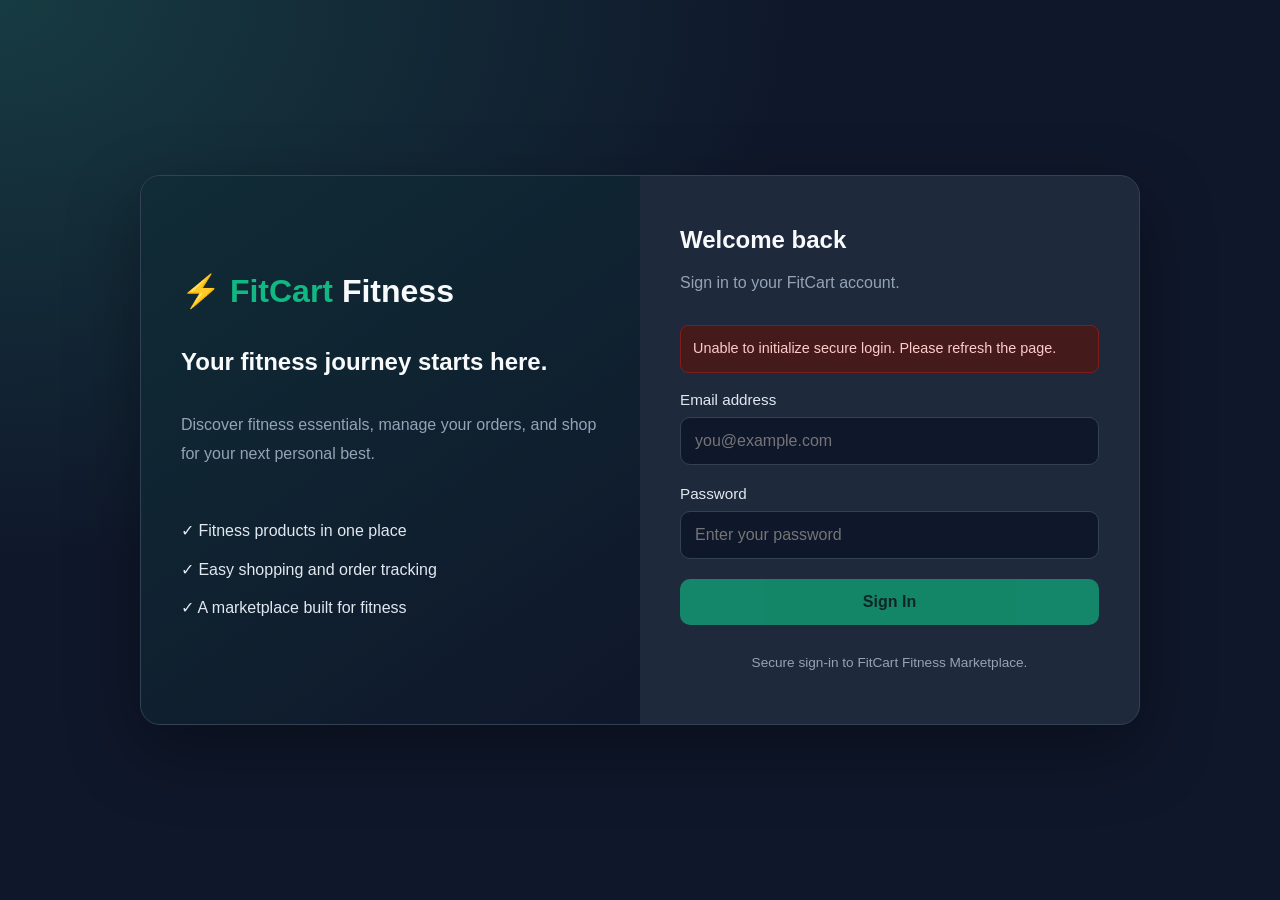
==== src/main/resources/static/login.html @ 72ab6e2f "Initial FitCart backend implementation" ====
<!DOCTYPE html>
<html lang="en">
<head>
    <meta charset="UTF-8">
    <meta name="viewport" content="width=device-width, initial-scale=1.0">
    <title>Login | FitCart Fitness</title>
    <link rel="stylesheet" href="/style.css">

    <style>
        * {
            box-sizing: border-box;
        }

        body {
            min-height: 100vh;
            display: flex;
            align-items: center;
            justify-content: center;
            padding: 24px;
            margin: 0;
            background:
                radial-gradient(ellipse at top left, #173b42 0%, transparent 45%),
                #0f172a;
            font-family: Arial, sans-serif;
        }

        .login-layout {
            width: 100%;
            max-width: 1000px;
            display: grid;
            grid-template-columns: 1fr 1fr;
            overflow: hidden;
            border: 1px solid #334155;
            border-radius: 20px;
            background: #1e293b;
            box-shadow: 0 25px 70px rgba(0, 0, 0, 0.35);
        }

        .login-brand {
            padding: 55px 40px;
            display: flex;
            flex-direction: column;
            justify-content: center;
            background: linear-gradient(145deg, #102c36, #0f172a);
        }

        .brand-name {
            color: #10b981;
            font-size: 2rem;
            font-weight: 800;
        }

        .brand-name span {
            color: #f8fafc;
        }

        .brand-heading {
            color: #f8fafc;
            margin-top: 35px;
            line-height: 1.4;
        }

        .brand-description {
            color: #94a3b8;
            line-height: 1.8;
            margin-top: 12px;
        }

        .features {
            margin-top: 28px;
            color: #e2e8f0;
            line-height: 2.4;
        }

        .login-panel {
            padding: 50px 40px;
        }

        .login-panel h1 {
            color: #f8fafc;
            margin: 0 0 10px;
        }

        .subtitle {
            color: #94a3b8;
            margin-bottom: 30px;
            line-height: 1.6;
        }

        .form-group {
            margin-bottom: 20px;
        }

        .form-group label {
            display: block;
            color: #e2e8f0;
            margin-bottom: 9px;
            font-size: 0.95rem;
        }

        .form-group input {
            width: 100%;
            padding: 14px;
            border: 1px solid #334155;
            border-radius: 10px;
            background: #0f172a;
            color: #f8fafc;
            font-size: 1rem;
            outline: none;
        }

        .form-group input:focus {
            border-color: #10b981;
            box-shadow: 0 0 0 3px rgba(16, 185, 129, 0.12);
        }

        .login-button {
            width: 100%;
            padding: 14px;
            border: none;
            border-radius: 10px;
            background: #10b981;
            color: #06251b;
            font-size: 1rem;
            font-weight: 700;
            cursor: pointer;
            transition: background 0.2s ease;
        }

        .login-button:hover {
            background: #059669;
            color: #ffffff;
        }

        .login-button:disabled {
            opacity: 0.65;
            cursor: not-allowed;
        }

        .message {
            display: none;
            margin-bottom: 18px;
            padding: 12px;
            border-radius: 8px;
            font-size: 0.9rem;
            line-height: 1.5;
        }

        .message.error {
            display: block;
            color: #fecaca;
            background: #451a1a;
            border: 1px solid #7f1d1d;
        }

        .message.success {
            display: block;
            color: #a7f3d0;
            background: #064e3b;
            border: 1px solid #065f46;
        }

        .login-footer {
            margin-top: 26px;
            text-align: center;
            color: #94a3b8;
            font-size: 0.85rem;
            line-height: 1.7;
        }

        @media (max-width: 700px) {
            .login-layout {
                grid-template-columns: 1fr;
            }

            .login-brand {
                padding: 30px;
            }

            .brand-heading {
                margin-top: 20px;
            }

            .features {
                display: none;
            }

            .login-panel {
                padding: 35px 25px;
            }
        }
    </style>
</head>

<body>
    <div class="login-layout">

        <section class="login-brand">
            <div class="brand-name">⚡ FitCart <span>Fitness</span></div>

            <h2 class="brand-heading">
                Your fitness journey starts here.
            </h2>

            <p class="brand-description">
                Discover fitness essentials, manage your orders,
                and shop for your next personal best.
            </p>

            <div class="features">
                ✓ Fitness products in one place<br>
                ✓ Easy shopping and order tracking<br>
                ✓ A marketplace built for fitness
            </div>
        </section>

        <section class="login-panel">
            <h1>Welcome back</h1>
            <p class="subtitle">
                Sign in to your FitCart account.
            </p>

            <div id="message" class="message" role="alert"
                 aria-live="polite"></div>

            <form id="loginForm" method="post" action="/login">
                <input type="hidden" name="_csrf" id="csrfToken">

                <div class="form-group">
                    <label for="email">Email address</label>
                    <input
                        type="email"
                        id="email"
                        name="email"
                        placeholder="you@example.com"
                        autocomplete="username"
                        required
                    >
                </div>

                <div class="form-group">
                    <label for="password">Password</label>
                    <input
                        type="password"
                        id="password"
                        name="password"
                        placeholder="Enter your password"
                        autocomplete="current-password"
                        required
                    >
                </div>

                <button class="login-button" type="submit" id="loginButton">
                    Sign In
                </button>
            </form>

            <div class="login-footer">
                Secure sign-in to FitCart Fitness Marketplace.
            </div>
        </section>

    </div>

    <script>
        document.addEventListener("DOMContentLoaded", async () => {
            const message = document.getElementById("message");
            const button = document.getElementById("loginButton");
            const params = new URLSearchParams(window.location.search);

            if (params.has("error")) {
                message.className = "message error";
                message.textContent =
                    "Login failed. Check your email and password.";
            } else if (params.has("logout")) {
                message.className = "message success";
                message.textContent = "You have been logged out.";
            }

            try {
                const response = await fetch("/csrf", {
                    credentials: "same-origin"
                });

                if (!response.ok) {
                    throw new Error("CSRF request failed");
                }

                const data = await response.json();

                document.getElementById("csrfToken").value = data.token;
            } catch (error) {
                button.disabled = true;
                message.className = "message error";
                message.textContent =
                    "Unable to initialize secure login. Please refresh the page.";
            }
        });
    </script>
</body>
</html>
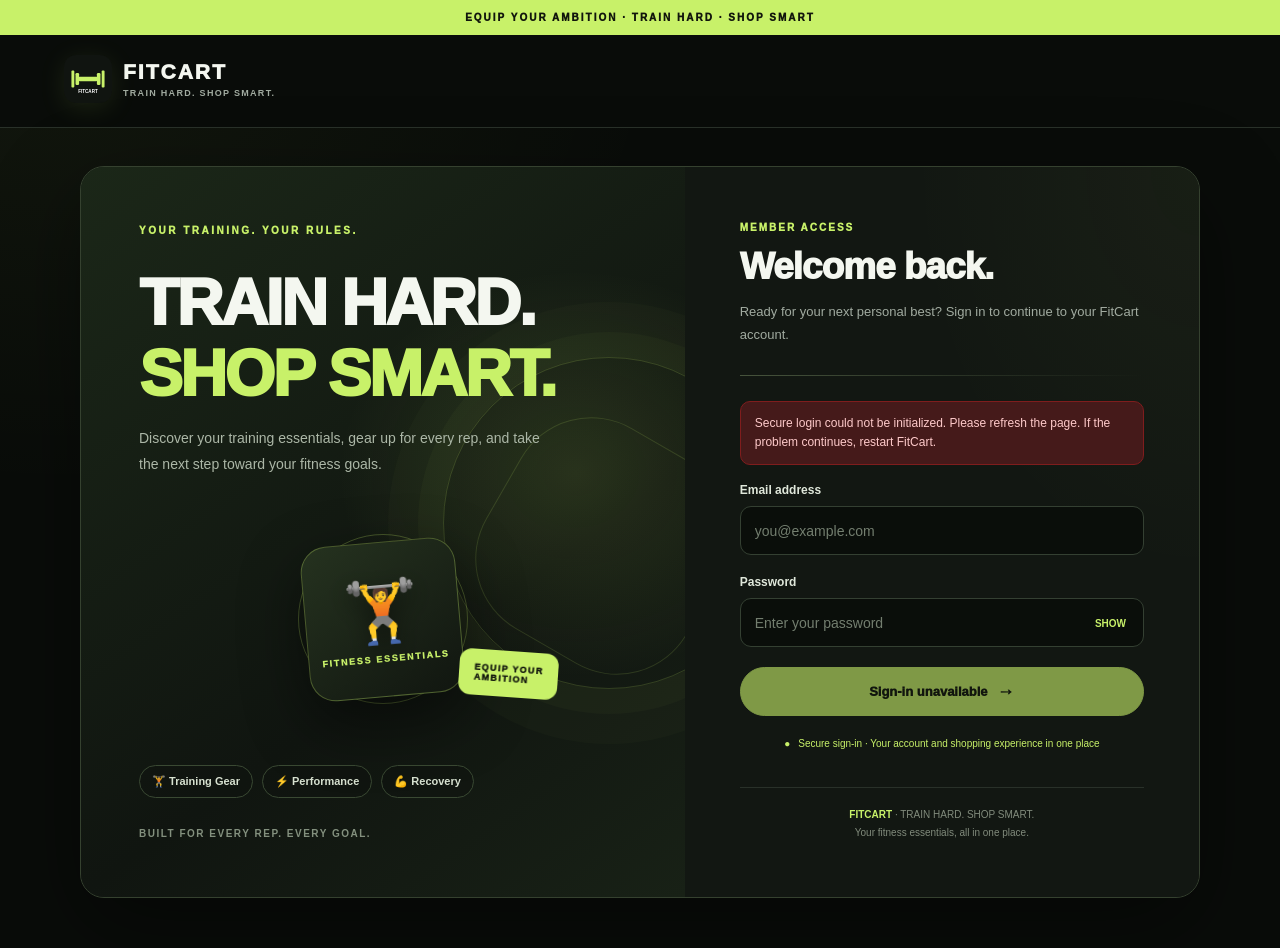
==== commit 8688caca: "Polish FitCart design and add fitness features" ====
--- a/src/main/resources/static/login.html
+++ b/src/main/resources/static/login.html
@@ -2,285 +2,815 @@
 <!DOCTYPE html>
 <html lang="en">
 <head>
+    <link rel="icon" type="image/svg+xml" href="/fitcart-logo.svg">
     <meta charset="UTF-8">
     <meta name="viewport" content="width=device-width, initial-scale=1.0">
-    <title>Login | FitCart Fitness</title>
+    <meta name="theme-color" content="#090c09">
+    <meta name="description" content="Sign in to FitCart — your fitness shopping destination.">
+    <title>Sign In | FitCart</title>
+    <link rel="icon" type="image/svg+xml" href="/fitcart-logo.svg">
     <link rel="stylesheet" href="/style.css">
 
     <style>
+        
+/* ===== FITCART LOGIN FINAL POLISH ===== */
+
+/* Keep the brand header consistent with the page */
+.login-header {
+    background: #090c09 !important;
+    border-bottom: 1px solid #293129;
+}
+
+/* Keep browser-autofilled fields dark */
+.login-form-group input:-webkit-autofill,
+.login-form-group input:-webkit-autofill:hover,
+.login-form-group input:-webkit-autofill:focus,
+.login-form-group input:-webkit-autofill:active {
+    -webkit-box-shadow: inset 0 0 0 1000px #0a0e0a !important;
+    -webkit-text-fill-color: #f4f7f0 !important;
+    caret-color: #c8f169;
+    transition: background-color 999999s ease-out;
+}
+
+/* Consistent input appearance */
+.login-form-group input {
+    color-scheme: dark;
+    background-color: #0a0e0a;
+}
+
+/* Clear keyboard focus */
+.login-form-group input:focus-visible,
+.login-password-toggle:focus-visible,
+.login-button:focus-visible {
+    outline: 2px solid #c8f169;
+    outline-offset: 3px;
+}
+
+        :root {
+            --login-lime: #c8f169;
+            --login-bg: #090c09;
+            --login-card: #141914;
+            --login-border: #303a2e;
+            --login-muted: #a1aba0;
+            --login-white: #f4f7f0;
+        }
+
         * {
             box-sizing: border-box;
         }
 
-        body {
+        body.login-page {
             min-height: 100vh;
+            margin: 0;
+            padding: 0;
+            display: flex;
+            flex-direction: column;
+            background:
+                radial-gradient(ellipse at 5% 5%, #c8f1690c, transparent 35%),
+                var(--login-bg);
+            color: var(--login-white);
+            font-family: Arial, Helvetica, sans-serif;
+        }
+
+        .login-topbar {
+            min-height: 35px;
+            display: flex;
+            justify-content: center;
+            align-items: center;
+            padding: 9px 16px;
+            background: var(--login-lime);
+            color: #11150c;
+            font-size: 10px;
+            font-weight: 950;
+            letter-spacing: 2px;
+            text-align: center;
+        }
+
+        .login-header {
+            width: 100%;
+            padding: 20px 5%;
+            border-bottom: 1px solid #293129;
+        }
+
+        .login-brand {
+            display: inline-flex;
+            align-items: center;
+            gap: 11px;
+            color: inherit;
+            text-decoration: none;
+        }
+        .login-brand-mark {
+            width: 48px;
+            height: 48px;
+            border-radius: 12px;
+            filter: drop-shadow(0 5px 12px #c8f16918);
+        }
+
+        .login-brand-name {
+            font-size: 21px;
+            font-weight: 950;
+            letter-spacing: 2px;
+        }
+
+        .login-brand-tagline {
+            margin-top: 4px;
+            color: var(--login-muted);
+            font-size: 9px;
+            font-weight: 900;
+            letter-spacing: 1.3px;
+        }
+
+        .login-main {
+            flex: 1;
+            display: grid;
+            place-items: center;
+            padding: 38px 24px 50px;
+        }
+
+        .login-layout {
+            width: 100%;
+            max-width: 1120px;
+            min-height: 570px;
+            display: grid;
+            grid-template-columns: 1.08fr .92fr;
+            overflow: hidden;
+            border: 1px solid #35412f;
+            border-radius: 24px;
+            background: var(--login-card);
+            box-shadow: 0 30px 90px #0006;
+            animation: loginReveal .55s ease both;
+        }
+
+        @keyframes loginReveal {
+            from {
+                opacity: 0;
+                transform: translateY(12px);
+            }
+            to {
+                opacity: 1;
+                transform: translateY(0);
+            }
+        }
+
+        /* Left brand panel */
+
+        .login-showcase {
+            position: relative;
+            display: flex;
+            flex-direction: column;
+            justify-content: space-between;
+            min-width: 0;
+            padding: clamp(30px, 5vw, 58px);
+            overflow: hidden;
+            isolation: isolate;
+            background:
+                radial-gradient(ellipse at 82% 42%, #c8f16920, transparent 34%),
+                linear-gradient(145deg, #1b2718, #101510 63%, #182116);
+        }
+
+        .login-showcase::before {
+            content: "";
+            position: absolute;
+            z-index: -1;
+            width: 330px;
+            height: 330px;
+            top: 26%;
+            right: -90px;
+            border: 1px solid #c8f1692c;
+            border-radius: 50%;
+            box-shadow:
+                0 0 0 25px #c8f16907,
+                0 0 0 55px #c8f16905;
+        }
+
+        .login-showcase::after {
+            content: "";
+            position: absolute;
+            z-index: -1;
+            width: 230px;
+            height: 230px;
+            top: 36%;
+            right: -35px;
+            border: 1px solid #c8f16925;
+            border-radius: 35%;
+            transform: rotate(30deg);
+        }
+
+        .login-eyebrow {
+            color: var(--login-lime);
+            font-size: 10px;
+            font-weight: 950;
+            letter-spacing: 2.5px;
+        }
+
+        .login-showcase h1 {
+            max-width: 570px;
+            margin: 35px 0 18px;
+            color: var(--login-white);
+            font-size: clamp(40px, 5.2vw, 65px);
+            font-weight: 950;
+            line-height: .99;
+            letter-spacing: -2.5px;
+        }
+
+        .login-showcase h1 span {
+            display: block;
+            color: var(--login-lime);
+            margin-top: 7px;
+        }
+
+        .login-showcase-description {
+            max-width: 410px;
+            color: #acb7a7;
+            font-size: 14px;
+            line-height: 1.9;
+        }
+
+        .login-visual {
+            position: relative;
+            width: min(100%, 350px);
+            min-height: 155px;
             display: flex;
             align-items: center;
             justify-content: center;
-            padding: 24px;
-            margin: 0;
-            background:
-                radial-gradient(ellipse at top left, #173b42 0%, transparent 45%),
-                #0f172a;
-            font-family: Arial, sans-serif;
-        }
-
-        .login-layout {
-            width: 100%;
-            max-width: 1000px;
-            display: grid;
-            grid-template-columns: 1fr 1fr;
-            overflow: hidden;
-            border: 1px solid #334155;
-            border-radius: 20px;
-            background: #1e293b;
-            box-shadow: 0 25px 70px rgba(0, 0, 0, 0.35);
-        }
-
-        .login-brand {
-            padding: 55px 40px;
+            margin: 20px auto 25px;
+        }
+
+        .login-visual-ring {
+            position: absolute;
+            width: 170px;
+            height: 170px;
+            border: 1px solid #c8f16946;
+            border-radius: 50%;
+        }
+
+        .login-athlete-card {
+            position: relative;
+            width: 155px;
+            height: 155px;
+            display: flex;
+            flex-direction: column;
+            align-items: center;
+            justify-content: center;
+            gap: 6px;
+            border: 1px solid #c8f16948;
+            border-radius: 26px;
+            background: linear-gradient(145deg, #25321f, #111610);
+            box-shadow: 0 24px 65px #0007;
+            transform: rotate(-5deg);
+            transition: transform .25s ease, border-color .25s ease;
+        }
+
+        .login-athlete-card:hover {
+            transform: rotate(0deg) scale(1.04);
+            border-color: var(--login-lime);
+        }
+
+        .login-athlete-icon {
+            font-size: 60px;
+            line-height: 1.2;
+            filter: drop-shadow(0 9px 13px #0008);
+        }
+
+        .login-athlete-label {
+            color: var(--login-lime);
+            font-size: 9px;
+            font-weight: 950;
+            letter-spacing: 1.7px;
+        }
+
+        .login-floating-label {
+            position: absolute;
+            right: 0;
+            bottom: 0;
+            padding: 13px 15px;
+            border-radius: 12px;
+            background: var(--login-lime);
+            color: #11150c;
+            font-size: 9px;
+            font-weight: 950;
+            letter-spacing: 1.3px;
+            transform: rotate(4deg);
+        }
+
+        .login-feature-row {
+            display: flex;
+            flex-wrap: wrap;
+            gap: 9px;
+            margin-top: 14px;
+        }
+
+        .login-feature {
+            padding: 9px 12px;
+            border: 1px solid #3a4933;
+            border-radius: 999px;
+            color: #d8e2d1;
+            font-size: 11px;
+            font-weight: 700;
+            background: #10151085;
+        }
+
+        .login-showcase-footer {
+            margin-top: 30px;
+            color: #83907e;
+            font-size: 10px;
+            font-weight: 800;
+            letter-spacing: 1.5px;
+        }
+
+        /* Right sign-in panel */
+
+        .login-panel {
             display: flex;
             flex-direction: column;
             justify-content: center;
-            background: linear-gradient(145deg, #102c36, #0f172a);
-        }
-
-        .brand-name {
-            color: #10b981;
-            font-size: 2rem;
-            font-weight: 800;
-        }
-
-        .brand-name span {
-            color: #f8fafc;
-        }
-
-        .brand-heading {
-            color: #f8fafc;
-            margin-top: 35px;
-            line-height: 1.4;
-        }
-
-        .brand-description {
-            color: #94a3b8;
+            min-width: 0;
+            padding: clamp(30px, 4.5vw, 55px);
+            background:
+                radial-gradient(ellipse at 100% 0%, #c8f16909, transparent 40%),
+                #121712;
+        }
+
+        .login-panel-kicker {
+            margin-bottom: 13px;
+            color: var(--login-lime);
+            font-size: 10px;
+            font-weight: 950;
+            letter-spacing: 2px;
+        }
+
+        .login-panel h2 {
+            margin: 0;
+            color: var(--login-white);
+            font-size: clamp(28px, 3vw, 37px);
+            font-weight: 950;
+            letter-spacing: -1px;
+        }
+
+        .login-subtitle {
+            margin: 12px 0 28px;
+            color: var(--login-muted);
+            font-size: 13px;
             line-height: 1.8;
-            margin-top: 12px;
-        }
-
-        .features {
-            margin-top: 28px;
-            color: #e2e8f0;
-            line-height: 2.4;
-        }
-
-        .login-panel {
-            padding: 50px 40px;
-        }
-
-        .login-panel h1 {
-            color: #f8fafc;
-            margin: 0 0 10px;
-        }
-
-        .subtitle {
-            color: #94a3b8;
-            margin-bottom: 30px;
-            line-height: 1.6;
-        }
-
-        .form-group {
-            margin-bottom: 20px;
-        }
-
-        .form-group label {
-            display: block;
-            color: #e2e8f0;
-            margin-bottom: 9px;
-            font-size: 0.95rem;
-        }
-
-        .form-group input {
-            width: 100%;
-            padding: 14px;
-            border: 1px solid #334155;
-            border-radius: 10px;
-            background: #0f172a;
-            color: #f8fafc;
-            font-size: 1rem;
-            outline: none;
-        }
-
-        .form-group input:focus {
-            border-color: #10b981;
-            box-shadow: 0 0 0 3px rgba(16, 185, 129, 0.12);
-        }
-
-        .login-button {
-            width: 100%;
-            padding: 14px;
-            border: none;
-            border-radius: 10px;
-            background: #10b981;
-            color: #06251b;
-            font-size: 1rem;
-            font-weight: 700;
-            cursor: pointer;
-            transition: background 0.2s ease;
-        }
-
-        .login-button:hover {
-            background: #059669;
-            color: #ffffff;
-        }
-
-        .login-button:disabled {
-            opacity: 0.65;
-            cursor: not-allowed;
-        }
-
-        .message {
+        }
+
+        .login-divider {
+            height: 1px;
+            margin-bottom: 25px;
+            background: linear-gradient(90deg, #46533c, transparent);
+        }
+
+        .login-message {
             display: none;
             margin-bottom: 18px;
-            padding: 12px;
-            border-radius: 8px;
-            font-size: 0.9rem;
-            line-height: 1.5;
-        }
-
-        .message.error {
+            padding: 12px 14px;
+            border-radius: 10px;
+            font-size: 12px;
+            line-height: 1.6;
+        }
+
+        .login-message.error {
             display: block;
             color: #fecaca;
             background: #451a1a;
             border: 1px solid #7f1d1d;
         }
 
-        .message.success {
+        .login-message.success {
             display: block;
-            color: #a7f3d0;
-            background: #064e3b;
-            border: 1px solid #065f46;
-        }
-
-        .login-footer {
-            margin-top: 26px;
+            color: #d9f99d;
+            background: #172515;
+            border: 1px solid #465b33;
+        }
+
+        .login-form-group {
+            margin-bottom: 20px;
+        }
+
+        .login-form-group label {
+            display: block;
+            margin-bottom: 9px;
+            color: #e0e8db;
+            font-size: 12px;
+            font-weight: 800;
+        }
+
+        .login-input-wrap {
+            position: relative;
+        }
+
+        .login-form-group input {
+            width: 100%;
+            min-height: 49px;
+            padding: 13px 14px;
+            border: 1px solid #344032;
+            border-radius: 11px;
+            outline: none;
+            background: #0a0e0a;
+            color: var(--login-white);
+            font-family: inherit;
+            font-size: 14px;
+            transition: border-color .2s ease, box-shadow .2s ease;
+        }
+
+        .login-form-group input::placeholder {
+            color: #737e6f;
+        }
+
+        .login-form-group input:focus {
+            border-color: var(--login-lime);
+            box-shadow: 0 0 0 3px #c8f16917;
+        }
+
+        .login-password-input {
+            padding-right: 68px !important;
+        }
+
+        .login-password-toggle {
+            position: absolute;
+            top: 50%;
+            right: 11px;
+            transform: translateY(-50%);
+            padding: 6px 7px;
+            border: 0;
+            border-radius: 6px;
+            background: transparent;
+            color: var(--login-lime);
+            font-size: 10px;
+            font-weight: 900;
+            cursor: pointer;
+        }
+
+        .login-password-toggle:hover {
+            background: #c8f16912;
+        }
+
+        .login-button {
+            display: flex;
+            justify-content: center;
+            align-items: center;
+            gap: 10px;
+            width: 100%;
+            min-height: 49px;
+            margin-top: 7px;
+            padding: 13px 18px;
+            border: 1px solid var(--login-lime);
+            border-radius: 999px;
+            background: var(--login-lime);
+            color: #11150c;
+            font-family: inherit;
+            font-size: 13px;
+            font-weight: 950;
+            cursor: pointer;
+            transition: transform .2s ease, box-shadow .2s ease, background .2s ease;
+        }
+
+        .login-button:hover:not(:disabled) {
+            transform: translateY(-2px);
+            background: #d3f68b;
+            box-shadow: 0 9px 25px #c8f16925;
+        }
+
+        .login-button:disabled {
+            opacity: .6;
+            cursor: not-allowed;
+        }
+
+        .login-button-arrow {
+            font-size: 17px;
+            line-height: 1;
+        }
+
+        .login-security-note {
+            display: flex;
+            align-items: flex-start;
+            justify-content: center;
+            gap: 8px;
+            margin-top: 19px;
+            color: #8e9989;
+            font-size: 10px;
+            line-height: 1.7;
             text-align: center;
-            color: #94a3b8;
-            font-size: 0.85rem;
-            line-height: 1.7;
-        }
-
-        @media (max-width: 700px) {
+        }
+
+        .login-security-note span {
+            color: var(--login-lime);
+        }
+
+        .login-bottom {
+            margin-top: 35px;
+            padding-top: 18px;
+            border-top: 1px solid #293129;
+            color: #818b7c;
+            font-size: 10px;
+            line-height: 1.8;
+            text-align: center;
+        }
+
+        .login-bottom strong {
+            color: #c8f169;
+        }
+
+        @media (max-width: 850px) {
+            .login-main {
+                padding: 25px 16px 35px;
+            }
+
             .login-layout {
+                max-width: 560px;
                 grid-template-columns: 1fr;
             }
 
-            .login-brand {
+            .login-showcase {
                 padding: 30px;
             }
 
-            .brand-heading {
-                margin-top: 20px;
-            }
-
-            .features {
-                display: none;
+            .login-showcase h1 {
+                margin-top: 24px;
+                font-size: clamp(39px, 8vw, 54px);
+            }
+
+            .login-visual {
+                min-height: 140px;
+                margin: 18px auto;
+            }
+
+            .login-visual-ring {
+                width: 140px;
+                height: 140px;
+            }
+
+            .login-athlete-card {
+                width: 130px;
+                height: 130px;
+            }
+
+            .login-athlete-icon {
+                font-size: 49px;
+            }
+
+            .login-showcase-footer {
+                margin-top: 15px;
             }
 
             .login-panel {
-                padding: 35px 25px;
+                padding: 35px 30px;
+            }
+        }
+
+        @media (max-width: 420px) {
+            .login-topbar {
+                font-size: 8px;
+                letter-spacing: 1.2px;
+            }
+
+            .login-showcase,
+            .login-panel {
+                padding: 25px 21px;
+            }
+
+            .login-showcase h1 {
+                font-size: 39px;
+                letter-spacing: -1.5px;
+            }
+
+            .login-floating-label {
+                right: -2px;
+                font-size: 8px;
+            }
+        }
+
+        @media (prefers-reduced-motion: reduce) {
+            *,
+            *::before,
+            *::after {
+                animation: none !important;
+                transition: none !important;
             }
         }
     </style>
 </head>
 
-<body>
-    <div class="login-layout">
-
-        <section class="login-brand">
-            <div class="brand-name">⚡ FitCart <span>Fitness</span></div>
-
-            <h2 class="brand-heading">
-                Your fitness journey starts here.
-            </h2>
-
-            <p class="brand-description">
-                Discover fitness essentials, manage your orders,
-                and shop for your next personal best.
-            </p>
-
-            <div class="features">
-                ✓ Fitness products in one place<br>
-                ✓ Easy shopping and order tracking<br>
-                ✓ A marketplace built for fitness
+<body class="login-page">
+
+    <div class="login-topbar">
+        EQUIP YOUR AMBITION · TRAIN HARD · SHOP SMART
+    </div>
+
+    <header class="login-header">
+        <a href="/login.html" class="login-brand" aria-label="FitCart sign-in">
+            <svg
+    class="login-brand-mark"
+    viewBox="0 0 200 200"
+    role="img"
+    aria-label="FitCart logo"
+    xmlns="http://www.w3.org/2000/svg">
+
+    <rect width="200" height="200" rx="42" fill="#101410"/>
+
+    <g fill="#c8f169">
+        <rect x="48" y="75" width="15" height="50" rx="5"/>
+        <rect x="31" y="65" width="12" height="70" rx="4"/>
+        <rect x="137" y="75" width="15" height="50" rx="5"/>
+        <rect x="157" y="65" width="12" height="70" rx="4"/>
+        <rect x="60" y="91" width="80" height="18" rx="6"/>
+    </g>
+
+    <text
+        x="100"
+        y="158"
+        text-anchor="middle"
+        font-family="Arial, sans-serif"
+        font-size="19"
+        font-weight="900"
+        fill="#ffffff">FITCART</text>
+</svg>
+            <div>
+                <div class="login-brand-name">FITCART</div>
+                <div class="login-brand-tagline">
+                    TRAIN HARD. SHOP SMART.
+                </div>
             </div>
-        </section>
-
-        <section class="login-panel">
-            <h1>Welcome back</h1>
-            <p class="subtitle">
-                Sign in to your FitCart account.
-            </p>
-
-            <div id="message" class="message" role="alert"
-                 aria-live="polite"></div>
-
-            <form id="loginForm" method="post" action="/login">
-                <input type="hidden" name="_csrf" id="csrfToken">
-
-                <div class="form-group">
-                    <label for="email">Email address</label>
-                    <input
-                        type="email"
-                        id="email"
-                        name="email"
-                        placeholder="you@example.com"
-                        autocomplete="username"
-                        required
-                    >
+        </a>
+    </header>
+
+    <main class="login-main">
+        <div class="login-layout">
+
+            <section class="login-showcase">
+                <div>
+                    <div class="login-eyebrow">
+                        YOUR TRAINING. YOUR RULES.
+                    </div>
+
+                    <h1>
+                        TRAIN HARD.
+                        <span>SHOP SMART.</span>
+                    </h1>
+
+                    <p class="login-showcase-description">
+                        Discover your training essentials, gear up for
+                        every rep, and take the next step toward your
+                        fitness goals.
+                    </p>
                 </div>
 
-                <div class="form-group">
-                    <label for="password">Password</label>
-                    <input
-                        type="password"
-                        id="password"
-                        name="password"
-                        placeholder="Enter your password"
-                        autocomplete="current-password"
-                        required
-                    >
+                <div class="login-visual" aria-label="Fitness illustration">
+                    <div class="login-visual-ring"></div>
+
+                    <div class="login-athlete-card">
+                        <span class="login-athlete-icon" aria-hidden="true">
+                            🏋️
+                        </span>
+                        <span class="login-athlete-label">
+                            FITNESS ESSENTIALS
+                        </span>
+                    </div>
+
+                    <div class="login-floating-label">
+                        EQUIP YOUR<br>AMBITION
+                    </div>
                 </div>
 
-                <button class="login-button" type="submit" id="loginButton">
-                    Sign In
-                </button>
-            </form>
-
-            <div class="login-footer">
-                Secure sign-in to FitCart Fitness Marketplace.
-            </div>
-        </section>
-
-    </div>
+                <div>
+                    <div class="login-feature-row">
+                        <span class="login-feature">🏋️ Training Gear</span>
+                        <span class="login-feature">⚡ Performance</span>
+                        <span class="login-feature">💪 Recovery</span>
+                    </div>
+
+                    <div class="login-showcase-footer">
+                        BUILT FOR EVERY REP. EVERY GOAL.
+                    </div>
+                </div>
+            </section>
+
+            <section class="login-panel">
+                <div class="login-panel-kicker">
+                    MEMBER ACCESS
+                </div>
+
+                <h2>Welcome back.</h2>
+
+                <p class="login-subtitle">
+                    Ready for your next personal best?
+                    Sign in to continue to your FitCart account.
+                </p>
+
+                <div class="login-divider"></div>
+
+                <div id="message"
+                     class="login-message"
+                     role="alert"
+                     aria-live="polite"></div>
+
+                <form id="loginForm" method="post" action="/login">
+                    <input type="hidden" name="_csrf" id="csrfToken">
+
+                    <div class="login-form-group">
+                        <label for="email">Email address</label>
+                        <input
+                            type="email"
+                            id="email"
+                            name="email"
+                            placeholder="you@example.com"
+                            autocomplete="username"
+                            autocapitalize="none"
+                            spellcheck="false"
+                            required>
+                    </div>
+
+                    <div class="login-form-group">
+                        <label for="password">Password</label>
+
+                        <div class="login-input-wrap">
+                            <input
+                                type="password"
+                                id="password"
+                                name="password"
+                                class="login-password-input"
+                                placeholder="Enter your password"
+                                autocomplete="current-password"
+                                required>
+
+                            <button
+                                type="button"
+                                id="passwordToggle"
+                                class="login-password-toggle"
+                                aria-label="Show password"
+                                aria-pressed="false">
+                                SHOW
+                            </button>
+                        </div>
+                    </div>
+
+                    <button class="login-button"
+                            type="submit"
+                            id="loginButton"
+                            disabled>
+                        <span id="loginButtonText">Preparing secure sign-in...</span>
+                        <span class="login-button-arrow" aria-hidden="true">→</span>
+                    </button>
+                </form>
+
+                <div class="login-security-note">
+                    <span aria-hidden="true">●</span>
+                    <span>
+                        Secure sign-in · Your account and shopping
+                        experience in one place
+                    </span>
+                </div>
+
+                <div class="login-bottom">
+                    <strong>FITCART</strong> · TRAIN HARD. SHOP SMART.<br>
+                    Your fitness essentials, all in one place.
+                </div>
+            </section>
+
+        </div>
+    </main>
 
     <script>
         document.addEventListener("DOMContentLoaded", async () => {
             const message = document.getElementById("message");
             const button = document.getElementById("loginButton");
+            const buttonText = document.getElementById("loginButtonText");
+            const csrfInput = document.getElementById("csrfToken");
+            const passwordInput = document.getElementById("password");
+            const passwordToggle = document.getElementById("passwordToggle");
             const params = new URLSearchParams(window.location.search);
 
+            function showMessage(type, text) {
+                message.className = "login-message " + type;
+                message.textContent = text;
+            }
+
             if (params.has("error")) {
-                message.className = "message error";
-                message.textContent =
-                    "Login failed. Check your email and password.";
+                showMessage(
+                    "error",
+                    "Login failed. Please check your email and password and try again."
+                );
             } else if (params.has("logout")) {
-                message.className = "message success";
-                message.textContent = "You have been logged out.";
-            }
+                showMessage("success", "You have been logged out successfully.");
+            }
+
+            passwordToggle.addEventListener("click", () => {
+                const isPassword = passwordInput.type === "password";
+
+                passwordInput.type = isPassword ? "text" : "password";
+                passwordToggle.textContent = isPassword ? "HIDE" : "SHOW";
+                passwordToggle.setAttribute("aria-pressed", String(isPassword));
+                passwordToggle.setAttribute(
+                    "aria-label",
+                    isPassword ? "Hide password" : "Show password"
+                );
+            });
 
             try {
                 const response = await fetch("/csrf", {
-                    credentials: "same-origin"
+                    method: "GET",
+                    credentials: "same-origin",
+                    cache: "no-store"
                 });
 
                 if (!response.ok) {
@@ -289,14 +819,24 @@
 
                 const data = await response.json();
 
-                document.getElementById("csrfToken").value = data.token;
+                if (!data.token) {
+                    throw new Error("Missing CSRF token");
+                }
+
+                csrfInput.value = data.token;
+                button.disabled = false;
+                buttonText.textContent = "Sign In to FitCart";
             } catch (error) {
+                console.error("Login initialization failed:", error);
+                showMessage(
+                    "error",
+                    "Secure login could not be initialized. Please refresh the page. If the problem continues, restart FitCart."
+                );
                 button.disabled = true;
-                message.className = "message error";
-                message.textContent =
-                    "Unable to initialize secure login. Please refresh the page.";
+                buttonText.textContent = "Sign-in unavailable";
             }
         });
     </script>
+
 </body>
 </html>
